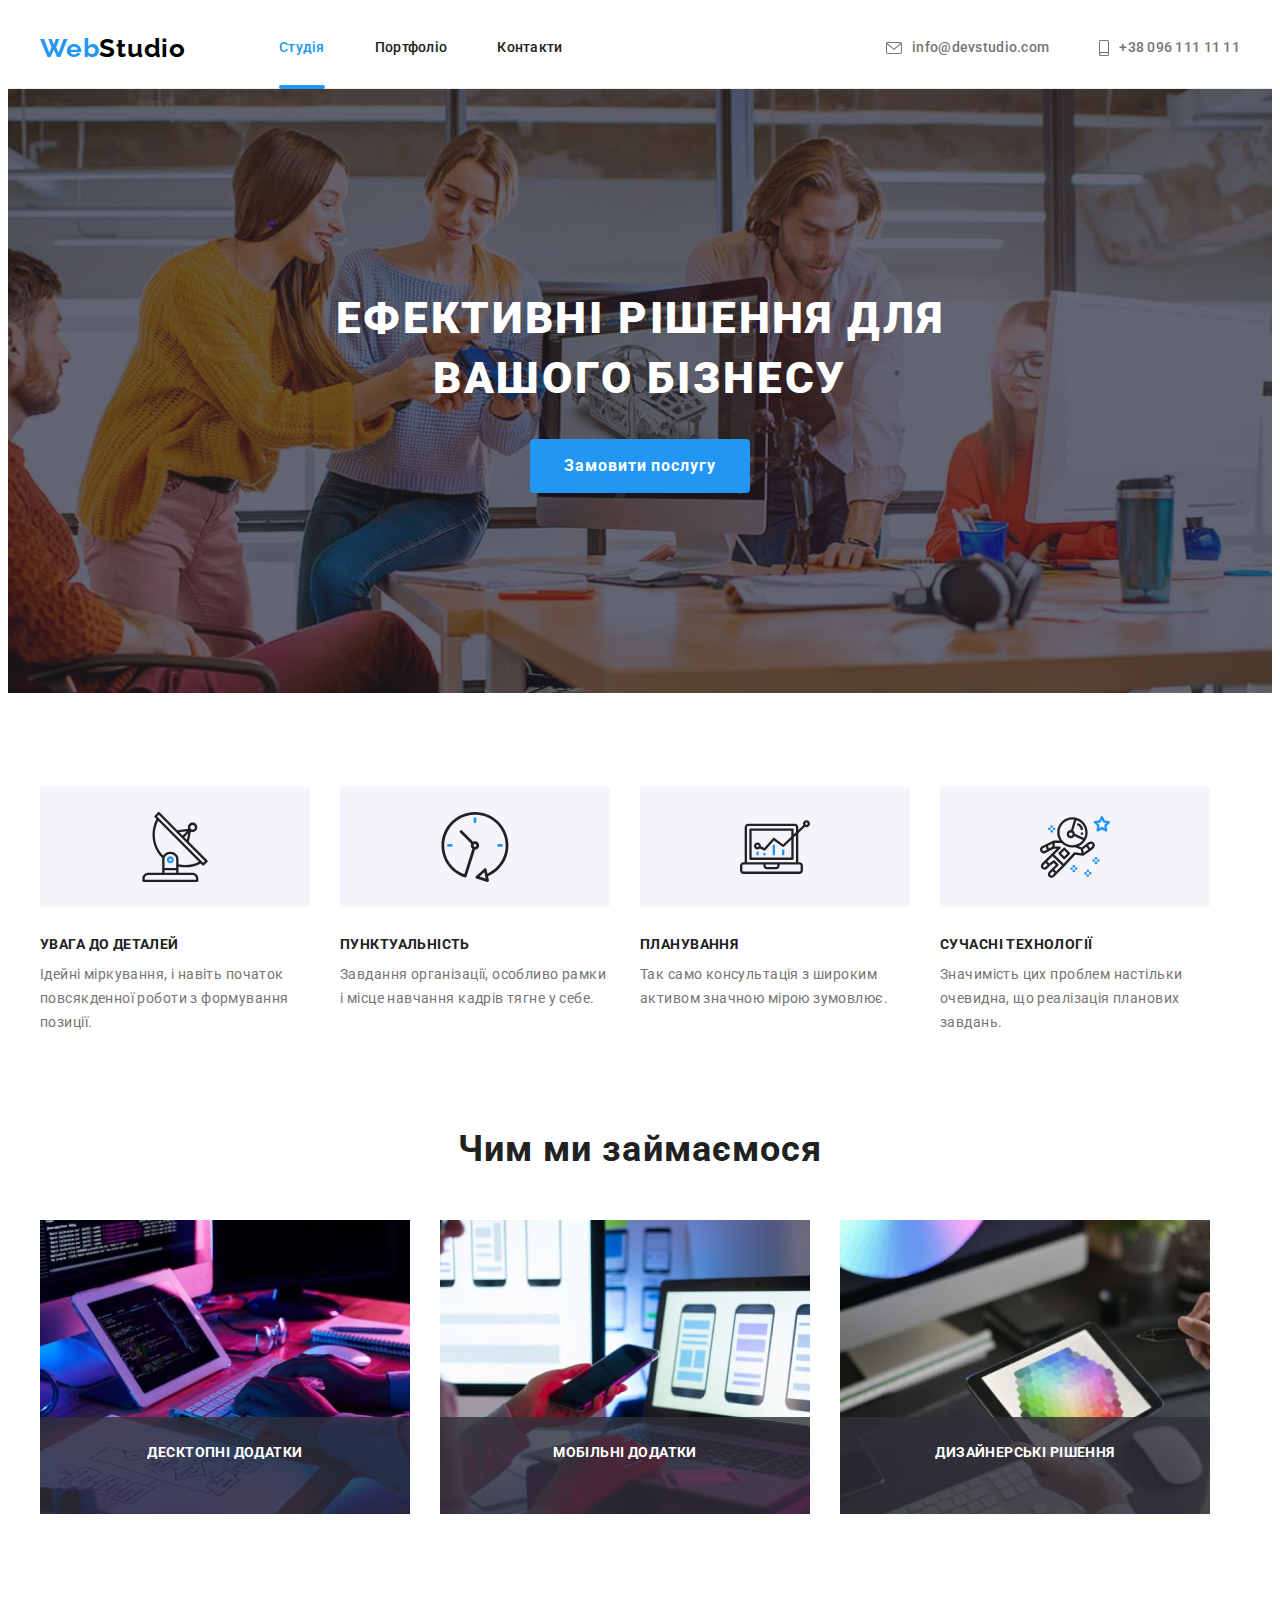
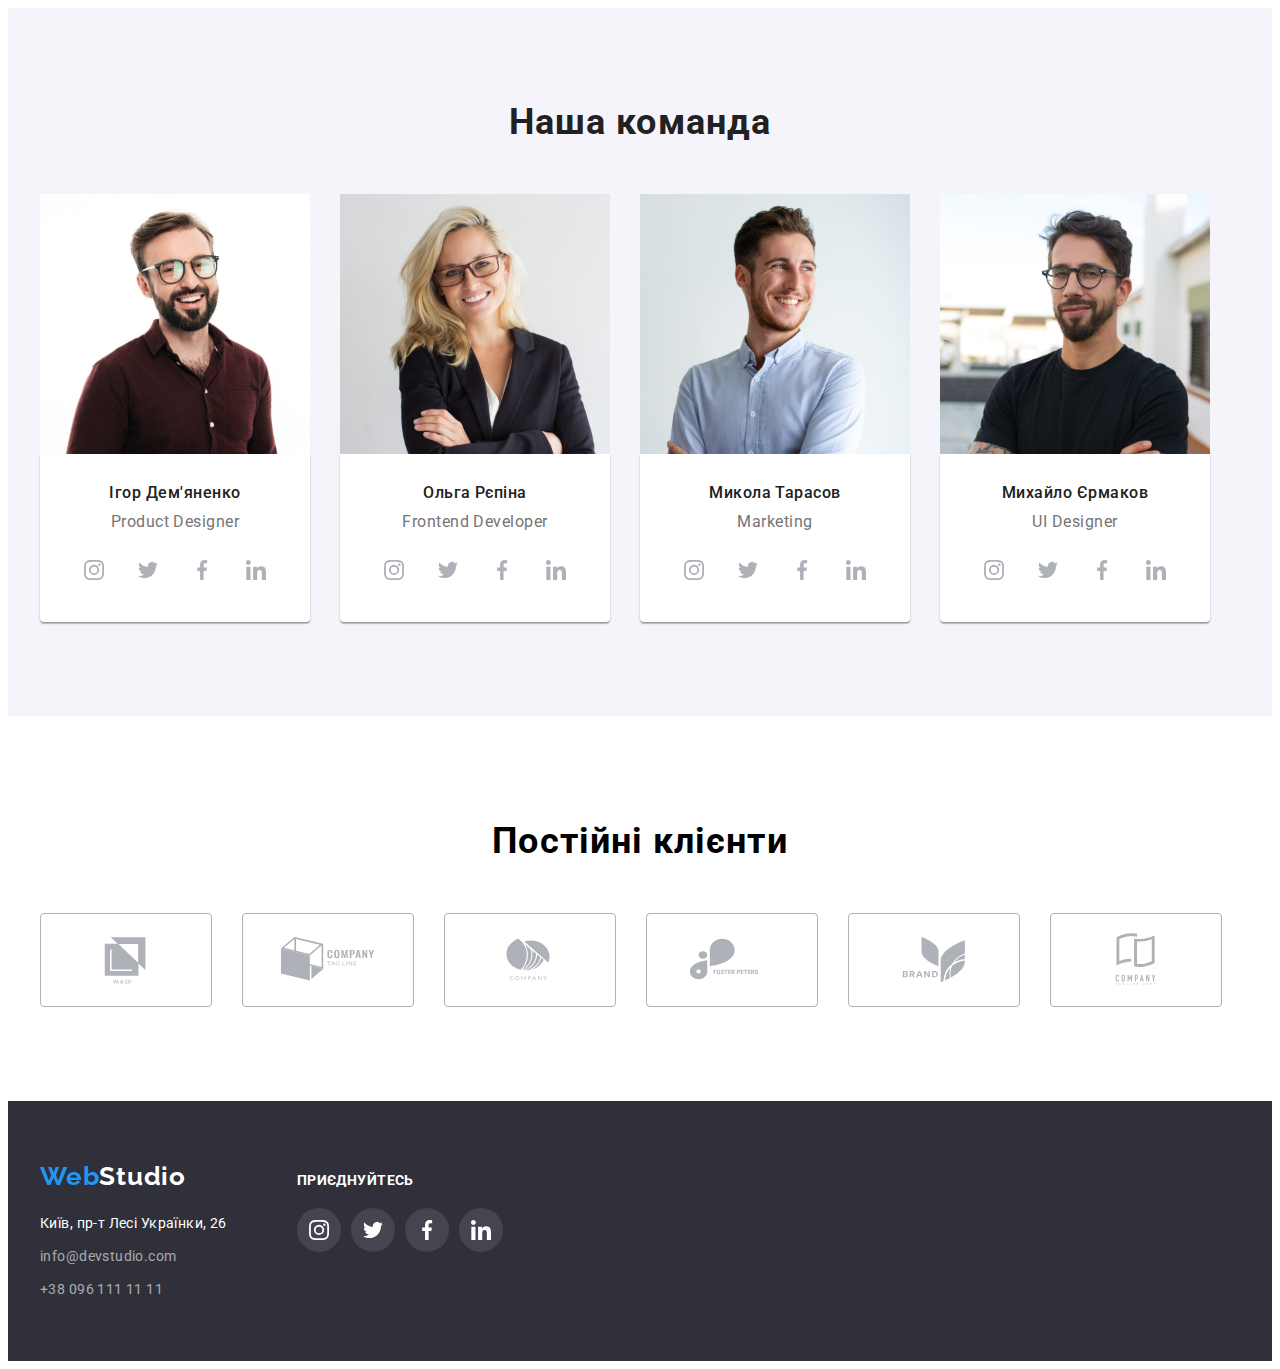
==== index.html @ ceb6773a "homework-06" ====
<!DOCTYPE html>
<html lang="uk">
  <head>
    <meta charset="UTF-8" />
    <meta http-equiv="X-UA-Compatible" content="IE=edge" />
    <meta name="viewport" content="width=device-width, initial-scale=1.0" />
    <title>Webstudio</title>
    <link rel="preconnect" href="https://fonts.googleapis.com" />
    <link rel="preconnect" href="https://fonts.gstatic.com" crossorigin />
    <link
      href="https://fonts.googleapis.com/css2?family=Raleway:wght@700&family=Roboto:wght@400;500;700;900&display=swap"
      rel="stylesheet"
    />
    <link
      rel="stylesheet"
      href="https://cdnjs.cloudflare.com/ajax/libs/modern-normalize/1.1.0/modern-normalize.min.css"
      integrity="sha512-wpPYUAdjBVSE4KJnH1VR1HeZfpl1ub8YT/NKx4PuQ5NmX2tKuGu6U/JRp5y+Y8XG2tV+wKQpNHVUX03MfMFn9Q=="
      crossorigin="anonymous"
      referrerpolicy="no-referrer"
    />
    <link rel="stylesheet" href="./css/styles.css" />
  </head>
  <body>
    <header class="header">
      <div class="container header-container">
        <nav class="header-navigation">
          <a href="./index.html" class="header-logo link"
            ><span>Web</span>Studio</a
          >
          <ul class="header-list list">
            <li class="header-item">
              <a class="header-link current link" href="./index.html">Студія</a>
            </li>
            <li class="header-item">
              <a class="header-link link" href="./portfolio.html">Портфоліо</a>
            </li>
            <li class="header-item">
              <a class="header-link link" href="#">Контакти</a>
            </li>
          </ul>
        </nav>
        <div class="header-conect">
          <div class="header-connect">
            <ul class="header-list list">
              <li class="header-item">
                <a class="header-mail link" href="mailto:info@devstudio.com">
                  <svg class="header-connect-mail" width="16px">
                    <use href="./images/symbol-defs1.svg#icon-envelope-1"></use>
                  </svg>
                  info@devstudio.com</a
                >
              </li>
              <li class="header-item">
                <a class="header-tel link" href="tel:+380961111111">
                  <svg class="header-connect-tell" width="10px">
                    <use
                      href="./images/symbol-defs1.svg#icon-smartphone-1"
                    ></use></svg
                  >+38 096 111 11 11</a
                >
              </li>
            </ul>
          </div>
        </div>
      </div>
    </header>
    <main>
      <section class="hero">
        <div class="container">
          <h1 class="hero-head">Ефективні рішення для вашого бізнесу</h1>
          <button class="hero-btn" data-modal-open type="button">
            Замовити послугу
          </button>
        </div>
      </section>
      <section class="feature">
        <div class="container">
          <h2 class="visually-hidden">Особливості</h2>
          <ul class="feature-list list">
            <li class="feature-item">
              <div class="feature-logo">
                <svg class="feature-icons" width="70">
                  <use href="./images/symbol-defs3.svg#icon-antenna"></use>
                </svg>
              </div>
              <h3 class="feature-head">УВАГА ДО ДЕТАЛЕЙ</h3>
              <p class="feature-text">
                Ідейні міркування, і навіть початок повсякденної роботи з
                формування позиції.
              </p>
            </li>
            <li class="feature-item">
              <div class="feature-logo">
                <svg class="feature-icons" width="70">
                  <use href="./images/symbol-defs3.svg#icon-clock"></use>
                </svg>
              </div>
              <h3 class="feature-head">ПУНКТУАЛЬНІСТЬ</h3>
              <p class="feature-text">
                Завдання організації, особливо рамки і місце навчання кадрів
                тягне у себе.
              </p>
            </li>
            <li class="feature-item">
              <div class="feature-logo">
                <svg class="feature-icons" width="70">
                  <use href="./images/symbol-defs3.svg#icon-diagram"></use>
                </svg>
              </div>
              <h3 class="feature-head">ПЛАНУВАННЯ</h3>
              <p class="feature-text">
                Так само консультація з широким активом значною мірою зумовлює.
              </p>
            </li>
            <li class="feature-item">
              <div class="feature-logo">
                <svg class="feature-icons" width="70">
                  <use href="./images/symbol-defs3.svg#icon-astronaut"></use>
                </svg>
              </div>
              <h3 class="feature-head">СУЧАСНІ ТЕХНОЛОГІЇ</h3>
              <p class="feature-text">
                Значимість цих проблем настільки очевидна, що реалізація
                планових завдань.
              </p>
            </li>
          </ul>
        </div>
      </section>
      <section class="ourwork">
        <div class="container">
          <h2 class="ourwork-title">Чим ми займаємося</h2>
          <ul class="ourwork-list list">
            <li class="ourwork-item">
              <a class="ourwork-link link" href="#">
                <img
                  src="./images/workplace.img.jpg"
                  alt="Розробка сайтів"
                  width="370"
                  height="294"
                />
                <p class="ourwork-text">Десктопні додатки</p>
              </a>
            </li>
            <li class="ourwork-item">
              <a class="ourwork-link link" href="#">
                <img
                  src="./images/workplace.(1).jpg"
                  alt="Графічний дизайн"
                  width="370"
                  height="294"
                />
                <p class="ourwork-text">Мобільні додатки</p>
              </a>
            </li>
            <li class="ourwork-item">
              <a class="ourwork-link link" href="#">
                <img
                  src="./images/workplace.img(2).jpg"
                  alt="Мобільні розробки"
                  width="370"
                  height="294"
                />
                <p class="ourwork-text">Дизайнерські рішення</p>
              </a>
            </li>
          </ul>
        </div>
      </section>
      <section class="team">
        <div class="container">
          <h2 class="team-title">Наша команда</h2>
          <ul class="team-list list">
            <li class="team-item">
              <img
                src="./images/teammate.img.jpg"
                alt="Ігор Дем'яненко"
                width="270"
                height="260"
              />
              <div class="content">
                <h3 class="team-head">Ігор Дем'яненко</h3>
                <p class="team-text">Product Designer</p>
                <ul class="team-soc-list list">
                  <li class="team-soc-item">
                    <a class="team-soc-link" href="">
                      <svg class="team-soc-icon" width="20">
                        <use
                          href="./images/symbol-defs.svg#icon-instagram"
                        ></use>
                      </svg>
                    </a>
                  </li>
                  <li class="team-soc-item">
                    <a class="team-soc-link" href="">
                      <svg class="team-soc-icon" width="20">
                        <use href="./images/symbol-defs.svg#icon-twitter"></use>
                      </svg>
                    </a>
                  </li>
                  <li class="team-soc-item">
                    <a class="team-soc-link" href="">
                      <svg class="team-soc-icon" width="20">
                        <use
                          href="./images/symbol-defs.svg#icon-facebook"
                        ></use>
                      </svg>
                    </a>
                  </li>
                  <li class="team-soc-item">
                    <a class="team-soc-link" href="">
                      <svg class="team-soc-icon" width="20">
                        <use
                          href="./images/symbol-defs.svg#icon-linkedin"
                        ></use>
                      </svg>
                    </a>
                  </li>
                </ul>
              </div>
            </li>
            <li class="team-item">
              <img
                src="./images/teammate.img(1).jpg"
                alt="Ольга Рєпіна"
                width="270"
                height="260"
              />
              <div class="content">
                <h3 class="team-head">Ольга Рєпіна</h3>
                <p class="team-text">Frontend Developer</p>
                <ul class="team-soc-list list">
                  <li class="team-soc-item">
                    <a class="team-soc-link" href="">
                      <svg class="team-soc-icon" width="20">
                        <use
                          href="./images/symbol-defs.svg#icon-instagram"
                        ></use>
                      </svg>
                    </a>
                  </li>
                  <li class="team-soc-item">
                    <a class="team-soc-link" href="">
                      <svg class="team-soc-icon" width="20">
                        <use href="./images/symbol-defs.svg#icon-twitter"></use>
                      </svg>
                    </a>
                  </li>
                  <li class="team-soc-item">
                    <a class="team-soc-link" href="">
                      <svg class="team-soc-icon" width="20">
                        <use
                          href="./images/symbol-defs.svg#icon-facebook"
                        ></use>
                      </svg>
                    </a>
                  </li>
                  <li class="team-soc-item">
                    <a class="team-soc-link" href="">
                      <svg class="team-soc-icon" width="20">
                        <use
                          href="./images/symbol-defs.svg#icon-linkedin"
                        ></use>
                      </svg>
                    </a>
                  </li>
                </ul>
              </div>
            </li>
            <li class="team-item">
              <img
                src="./images/teammate.img(2).jpg"
                alt="Микола Тарасов"
                width="270"
                height="260"
              />
              <div class="content">
                <h3 class="team-head">Микола Тарасов</h3>
                <p class="team-text">Marketing</p>
                <ul class="team-soc-list list">
                  <li class="team-soc-item">
                    <a class="team-soc-link" href="">
                      <svg class="team-soc-icon" width="20">
                        <use
                          href="./images/symbol-defs.svg#icon-instagram"
                        ></use>
                      </svg>
                    </a>
                  </li>
                  <li class="team-soc-item">
                    <a class="team-soc-link" href="">
                      <svg class="team-soc-icon" width="20">
                        <use href="./images/symbol-defs.svg#icon-twitter"></use>
                      </svg>
                    </a>
                  </li>
                  <li class="team-soc-item">
                    <a class="team-soc-link" href="">
                      <svg class="team-soc-icon" width="20">
                        <use
                          href="./images/symbol-defs.svg#icon-facebook"
                        ></use>
                      </svg>
                    </a>
                  </li>
                  <li class="team-soc-item">
                    <a class="team-soc-link" href="">
                      <svg class="team-soc-icon" width="20">
                        <use
                          href="./images/symbol-defs.svg#icon-linkedin"
                        ></use>
                      </svg>
                    </a>
                  </li>
                </ul>
              </div>
            </li>
            <li class="team-item">
              <img
                src="./images/teammate.img(3).jpg"
                alt="Михайло Єрмаков"
                width="270"
                height="260"
              />
              <div class="content">
                <h3 class="team-head">Михайло Єрмаков</h3>
                <p class="team-text">UI Designer</p>
                <ul class="team-soc-list list">
                  <li class="team-soc-item">
                    <a class="team-soc-link" href="">
                      <svg class="team-soc-icon" width="20">
                        <use
                          href="./images/symbol-defs.svg#icon-instagram"
                        ></use>
                      </svg>
                    </a>
                  </li>
                  <li class="team-soc-item">
                    <a class="team-soc-link" href="">
                      <svg class="team-soc-icon" width="20">
                        <use href="./images/symbol-defs.svg#icon-twitter"></use>
                      </svg>
                    </a>
                  </li>
                  <li class="team-soc-item">
                    <a class="team-soc-link" href="">
                      <svg class="team-soc-icon" width="20">
                        <use
                          href="./images/symbol-defs.svg#icon-facebook"
                        ></use>
                      </svg>
                    </a>
                  </li>
                  <li class="team-soc-item">
                    <a class="team-soc-link" href="">
                      <svg class="team-soc-icon" width="20">
                        <use
                          href="./images/symbol-defs.svg#icon-linkedin"
                        ></use>
                      </svg>
                    </a>
                  </li>
                </ul>
              </div>
            </li>
          </ul>
        </div>
      </section>
      <section class="customers">
        <div class="container">
          <p class="customers-title">Постійні клієнти</p>
          <ul class="customers-list list">
            <li class="customers-item">
              <a class="customers-logo link" href="#">
                <svg class="customers-icon" width="106">
                  <use href="./images/symbol-defs2.svg#icon-logo-yaco"></use>
                </svg>
              </a>
            </li>
            <li class="customers-item">
              <a class="customers-logo link" href="#">
                <svg class="customers-icon" width="106">
                  <use href="./images/symbol-defs2.svg#icon-logo-tagline"></use>
                </svg>
              </a>
            </li>
            <li class="customers-item">
              <a class="customers-logo link" href="#">
                <svg class="customers-icon" width="106">
                  <use href="./images/symbol-defs2.svg#icon-logo-company"></use>
                </svg>
              </a>
            </li>
            <li class="customers-item">
              <a class="customers-logo link" href="#">
                <svg class="customers-icon" width="106">
                  <use href="./images/symbol-defs2.svg#icon-logo-foster"></use>
                </svg>
              </a>
            </li>
            <li class="customers-item">
              <a class="customers-logo link" href="#">
                <svg class="customers-icon" width="106">
                  <use href="./images/symbol-defs2.svg#icon-logo-brand"></use>
                </svg>
              </a>
            </li>
            <li class="customers-item">
              <a class="customers-logo link" href="#">
                <svg class="customers-icon" width="106">
                  <use
                    href="./images/symbol-defs2.svg#icon-logo-tagline2"
                  ></use>
                </svg>
              </a>
            </li>
          </ul>
        </div>
      </section>
    </main>
    <footer class="footer">
      <div class="container">
        <div class="footer-conteiner">
          <div class="address-conteiner">
            <a class="footer-logo link" href="./index.html"
              ><span>Web</span>Studio</a
            >
            <address class="footer-address">
              <ul class="footer-address-list list">
                <li class="footer-address-item">
                  <a
                    class="footer-address-link link"
                    href="https://goo.gl/maps/1nBTiafdf9iEs9uG9"
                    target="_blank"
                    rel="noreferrer noopener nofollow"
                  >
                    Київ, пр-т Лесі Українки, 26
                  </a>
                </li>
                <li class="footer-address-item">
                  <a
                    class="footer-address-contact link"
                    href="mailto:info@devstudio.com"
                    >info@devstudio.com</a
                  >
                </li>
                <li class="footer-address-item">
                  <a
                    class="footer-address-contact link"
                    href="tel:+380961111111"
                    >+38 096 111 11 11</a
                  >
                </li>
              </ul>
            </address>
          </div>
          <div class="footer-soc">
            <p class="footer-text">приєднуйтесь</p>
            <ul class="footer-soc-list list">
              <li class="footer-soc-item">
                <a class="footer-soc-link" href="">
                  <svg class="footer-soc-icon" width="20">
                    <use href="./images/symbol-defs.svg#icon-instagram"></use>
                  </svg>
                </a>
              </li>
              <li class="footer-soc-item">
                <a class="footer-soc-link" href="">
                  <svg class="footer-soc-icon" width="20">
                    <use href="./images/symbol-defs.svg#icon-twitter"></use>
                  </svg>
                </a>
              </li>
              <li class="footer-soc-item">
                <a class="footer-soc-link" href="">
                  <svg class="footer-soc-icon" width="20">
                    <use href="./images/symbol-defs.svg#icon-facebook"></use>
                  </svg>
                </a>
              </li>
              <li class="footer-soc-item">
                <a class="footer-soc-link" href="">
                  <svg class="footer-soc-icon" width="20">
                    <use href="./images/symbol-defs.svg#icon-linkedin"></use>
                  </svg>
                </a>
              </li>
            </ul>
          </div>
        </div>
      </div>
    </footer>
    <div class="backdrop is-hidden" data-modal>
      <div class="modal">
        <button type="button" class="model-btn" data-modal-close>
          <svg class="model-close-icon" width="18">
            <use href="./images/symbol-defs.svg#icon-close"></use>
          </svg>
        </button>
      </div>
    </div>
    <script src="./js/modal.js"></script>
  </body>
</html>
---- css/styles.css ----
:root {
--main-color: #FFFFFF;
--border-header-line: #ECECEC;
--second-main-color: #2196F3;
--title-main-color: #212121;
--main-text-color: #757575;
--logo-color: #000000;
--background-color: #2F303A;
--background-second-color: #F5F5F5;
--background-third-color: #F5F4FA;
--text-footer-color: rgba(255, 255, 255, 0.6); 
--tipical-lh: 1.19;
--secondtipical-lh: 1.14;
--main-font: 'Roboto', sans-serif;     
}

p, h1, h2, h3, h4, h5, h6{
    margin: 0; 
}

ul,ol {
    margin: 0;
    padding-left: 0;
}

img {
    display:block;
}

address {
    font-style: normal;
}

body {
    font-family: var(--main-font);
}

.list {
    list-style: none;
}

.link {
    text-decoration: none;
}

.container {
    width: 1200px;
    padding-left: 15px;
    padding-right: 15px;
    margin: 0 auto;
}

.visually-hidden {
    position: absolute;
    white-space: nowrap;
    width: 1px;
    height: 1px;
    overflow: hidden;
    border: 0;
    padding: 0;
    clip: rect(0 0 0 0);
    clip-path: inset(50%);
    margin: -1px;
  }

/*----------------header-----------------*/

.header {
background-color: var(--main-color);
border-bottom: 1px solid var(--border-header-line);
}
.header-logo span {
font-family: 'Raleway', sans-serif;
font-weight: 700;
font-size: 26px;
line-height: var(--tipical-lh);
letter-spacing: 0.03em;
color: var(--second-main-color);
}

.header-logo {
font-family: 'Raleway', sans-serif;
font-weight: 700;
font-size: 26px;
line-height: var(--tipical-lh);
letter-spacing: 0.03em;
color: var(--logo-color);    
}

.header-logo {
margin-right: 93px;
display: block;
}


.header-item .header-link.current{
    color: var(--second-main-color);
}

.header-link {
font-weight: 500;
font-size: 14px;
line-height: var(--secondtipical-lh);
letter-spacing: 0.02em;
color: var(--title-main-color);
padding-top: 32px;
padding-bottom: 32px;
display: block;
position: relative;
transition: color 250ms cubic-bezier(0.4, 0, 0.2, 1);
}

.header-link.current.link::after {
    position: absolute;
    left: 0;
    bottom: 0;
    content: '';
    display: block;
    width: 100%;
    height: 4px;
    border-radius: 2px;
    margin-bottom: -1px;
    background-color: var(--second-main-color);
}

.header-mail {
font-weight: 500;
font-size: 14px;
line-height: var(--secondtipical-lh);
letter-spacing: 0.02em;
color: var(--main-text-color);
padding-top: 32px;
padding-bottom: 32px;
display: flex;
align-items: center;
transition: color 250ms cubic-bezier(0.4, 0, 0.2, 1);
}

.header-tel {
font-weight: 500;
font-size: 14px;
line-height: var(--secondtipical-lh);
letter-spacing: 0.02em;
color: var(--main-text-color);
padding-top: 32px;
padding-bottom: 32px;
display: flex;
align-items: center;
transition: color 250ms cubic-bezier(0.4, 0, 0.2, 1);
}
.header-link:hover,
.header-link:focus,
.header-tel:hover,
.header-tel:focus,
.header-mail:hover,
.header-mail:focus {
    color: var(--second-main-color);
}
.header-list {
    display: flex;
    align-items: center;
    gap: 50px;
}

.header-navigation {
    display: flex;
    align-items: center;
}

.header-container {
    display: flex;
    align-items: center;
}

.header-conect {
    display: flex;
    margin-left: auto;

}

.header-connect {
    margin-left: auto;
    display: flex;
    gap: 30px;
    align-items: center;
}


.header-connect-mail {
    fill: currentColor;
    margin-right: 10px;
    width: 16px;
    height: 12px;
}

.header-connect-tell {
    fill: currentColor;
    margin-right: 10px;
    width: 10px;
    height: 16px;
}





/*----------------hero-----------------*/
.hero {
background-color: #c4c4c4;
max-width: 1600px;
padding-top: 200px;
padding-bottom: 200px;
text-align: center;
background-image: linear-gradient(rgba(47, 48, 58, 0.4), rgba(47, 48, 58, 0.4)), url(../images/background.jpg);
background-repeat: no-repeat;
background-position: center;
background-size: cover;
margin: auto;
}


.hero-head {
font-weight: 900;
font-size: 44px;
line-height: 1.36;
letter-spacing: 0.06em;
text-transform: uppercase;
color: var(--main-color);
max-width: 696px;
margin: 0 auto;
}
.hero-btn {
background-color: var(--second-main-color);
font-family: inherit;
font-weight: 700;
font-size: 16px;
line-height: 1.88;
letter-spacing: 0.06em;
cursor: pointer;
color: var(--main-color);
border-color: transparent;
border-radius: 4px;
padding-top: 10px;
padding-right: 32px;
padding-bottom: 10px;
padding-left: 32px;
margin-top: 30px;
transition: background-color 250ms cubic-bezier(0.4, 0, 0.2, 1);
}


.hero-btn:hover,
.hero-btn:focus {
    background-color: #188ce8;
}
/*----------------feature-----------------*/

.feature {
background-color: var(--main-color);
padding-top: 94px;
padding-bottom: 47px;
}
.feature-list {
display: flex;
gap: 30px;
}
.feature-item {
}
.feature-head {
font-weight: 700;
font-size: 14px;
line-height: var(--secondtipical-lh);
letter-spacing: 0.03em;
text-transform: uppercase;
color: var(--title-main-color);
margin-bottom: 10px;
width: 270px;
height: 16px;
}
.feature-text {
font-size: 14px;
line-height: 1.71;
letter-spacing: 0.03em;
color: var(--main-text-color);
width: 270px;
height: 72px;
}

.feature-logo {
    display: flex;
    justify-content: center;
    flex-direction: column;
    align-items: center;
    height: 120px;
    margin-bottom: 30px;
    background: var(--background-third-color);
    border-radius: 4px;
}

.feature-icons{
    height: 70px;
}

/*----------------ourwork-----------------*/

.ourwork {
background-color: var(--main-color);
padding-top: 47px;
padding-bottom: 94px;
}
.ourwork-title {
font-weight: 700;
font-size: 36px;
line-height: 1.16;
text-align: center;
letter-spacing: 0.03em;
margin-bottom: 50px;
color: var(--title-main-color);
}

.ourwork-list {
display: flex;
gap: 30px; 
}
.ourwork-link {
    position: relative;
    display: block;
    line-height: 0;
}

.ourwork-text {
    position: absolute;
    bottom: 0;
    right: 0;
    width: 370px;
    height: 70px;
    padding-top: 27px;
    font-weight: 700;
    font-size: 14px;
    line-height: 16px;
    text-align: center;
    letter-spacing: 0.03em;
    text-transform: uppercase;
    background: rgba(47, 48, 58, 0.8);
    color: #ffffff;
}

/*----------------team-----------------*/

.team {
background-color: var(--background-third-color);
padding-top: 94px;
padding-bottom: 94px;
}
.team-title {
font-weight: 700;
font-size: 36px;
line-height: 1.16;
text-align: center;
letter-spacing: 0.03em;
color: var(--title-main-color);
margin-bottom: 50px; 
}
.team-list { 
    display: flex;
    gap: 30px;
}
.team-item {
    background-color: var(--main-color);
}
.team-head {
font-weight: 500;
font-size: 16px;
line-height: 1.18;
text-align: center;
letter-spacing: 0.03em;
color: var(--title-main-color);
margin-bottom: 10px;

}
.team-text {
font-size: 16px;
line-height: 1.18;
text-align: center;
letter-spacing: 0.03em;
color: var(--main-text-color);
}

.content {
    padding-top: 30px;
    padding-bottom: 30px;
    box-shadow: 0px 1px 3px rgba(0, 0, 0, 0.12), 0px 1px 1px rgba(0, 0, 0, 0.14), 0px 2px 1px rgba(0, 0, 0, 0.2);
border-radius: 0px 0px 4px 4px;
}

.team-soc-list {
    display: flex;
    justify-content: center;
    margin-top: 16px;
    gap: 10px;

}

.team-soc-link {
    width: 44px;
    height: 44px;
    border-radius: 50%;
    background-color: var(--main-color);
    display: flex;
    align-items: center;
    justify-content: center;
    transition: background-color 250ms cubic-bezier(0.4, 0, 0.2, 1);
}

.team-soc-icon {
    fill: #AFB1B8;
    width: 20px;
    height: 20px;
    transition: fill 250ms cubic-bezier(0.4, 0, 0.2, 1);
}

.team-soc-link:hover,
.team-soc-link:focus {
    background-color:var(--second-main-color);
}

.team-soc-link:hover .team-soc-icon, 
.team-soc-link:focus .team-soc-icon {
    fill: #FFFFFF;
}
/*----------------customers-----------------*/
.customers {
    padding: 0;
    padding-top: 105px;
    padding-bottom: 94px;
}

.container {
    width: 1200px;
    padding-left: 15px;
    padding-right: 15px;
    margin: 0 auto;
}

.customers-title {
    font-family: 'Roboto';
    font-style: normal;
    font-weight: 700;
    font-size: 36px;
    line-height: 1.16;
    text-align: center;
    letter-spacing: 0.03em;
    color: var(--primary-color);
    margin-bottom: 50px;
}

.customers-list {
    display: flex;
    flex-direction: row;
    align-items: center;
    gap: 30px;
}

.customers-logo {
    width: 170px;
    height: 92px;
    border: 1px solid #AFB1B8;
    border-radius: 4px;
    display: flex;
    align-items: center;
    justify-content: center;
    color:#AFB1B8;
    transition: color 250ms cubic-bezier(0.4, 0, 0.2, 1), border-color 250ms cubic-bezier(0.4, 0, 0.2, 1);
}

.customers-icon {
    fill: currentColor;
    height: 60px;
}

.customers-logo:hover,
.customers-logo:focus {
    color:var(--second-main-color);
    border-color: var(--second-main-color);
}
/*----------------footer-----------------*/

.footer {
background-color: var(--background-color);
padding-top: 60px;
padding-bottom: 60px;
}
.footer-logo span {
font-family: 'Raleway', sans-serif;
font-weight: 700;
font-size: 26px;
line-height: var(--tipical-lh);
letter-spacing: 0.03em;
color: var(--second-main-color);
}

.footer-logo{
font-family: 'Raleway', sans-serif;
font-weight: 700;
font-size: 26px;
line-height: var(--tipical-lh);
letter-spacing: 0.03em;
color: var(--main-color); 
}
.footer-address {
font-style: normal;
margin-top: 20px;
}
.footer-address-list {
}
.footer-address-item:not(:last-child) {
    margin-bottom: 9px;
}
.footer-address-link {
font-size: 14px;
line-height: 1.71;
letter-spacing: 0.03em;
color: var(--main-color);
transition: color 250ms cubic-bezier(0.4, 0, 0.2, 1);
}
.footer-address-contact {
font-size: 14px;
line-height: 1.71;
letter-spacing: 0.03em;
color: var(--text-footer-color);
transition: color 250ms cubic-bezier(0.4, 0, 0.2, 1);
}

.footer-address-link:hover,
.footer-address-link:focus,
.footer-address-contact:hover,
.footer-address-contact:focus {
    color: var(--second-main-color);
}

.footer-text{
font-family: 'Roboto';
font-style: normal;
font-weight: 700;
font-size: 14px;
line-height: 16px;
letter-spacing: 0.03em;
text-transform: uppercase;
color: #FFFFFF;
margin-bottom: 20px;
}

.footer-soc{
    margin-left: 70px;
}

.footer-soc-list {
    display: flex;
    gap: 10px;
}

.footer-soc-item {
    display: flex;
    justify-content: center;
    gap: 10px;
}

.footer-soc-link {
    width: 44px;
    height: 44px;
    border-radius: 50%;
    background-color: rgba(255, 255, 255, 0.1);
    display: flex;
    align-items: center;
    justify-content: center;
    outline: none;
    transition: background-color 250ms cubic-bezier(0.4, 0, 0.2, 1);
}

.footer-conteiner {
    display: flex;
    align-items: baseline;
    
}

.footer-soc-icon {
    fill:var(--main-color);
    width: 20px;
    height: 20px;
}

.footer-soc-link:hover,
.footer-soc-link:focus {
    background-color:var(--second-main-color);
}

.backdrop {
    position: fixed;
    top: 0;
    width: 100%;
    height: 100%;
    background-color: rgba(0, 0, 0, 0.2);
    transition: opacity 250ms cubic-bezier(0.4, 0, 0.2, 1), visibility 250ms cubic-bezier(0.4, 0, 0.2, 1);
   
}

.modal{
    width: 528px;
    min-height: 581px;
    background-color: #FFFFFF;
    position: absolute;
    top: 50%;
    left: 50%;
    transform: translate(-50%, -50%);
}

.model-btn{
    width: 30px;
    height: 30px;
    border: 1px solid #0000001A;
    border-radius: 50%;
    background-color: transparent;
    position: absolute;
    right: 8px;
    top: 8px;
    display: flex;
    align-items: center;
    justify-content: center;
    padding: 0;
    cursor: pointer;
}

.model-close-icon{
    height: 18px;
}

.is-hidden {
    opacity: 0;
    visibility: hidden;
    pointer-events: none;
}
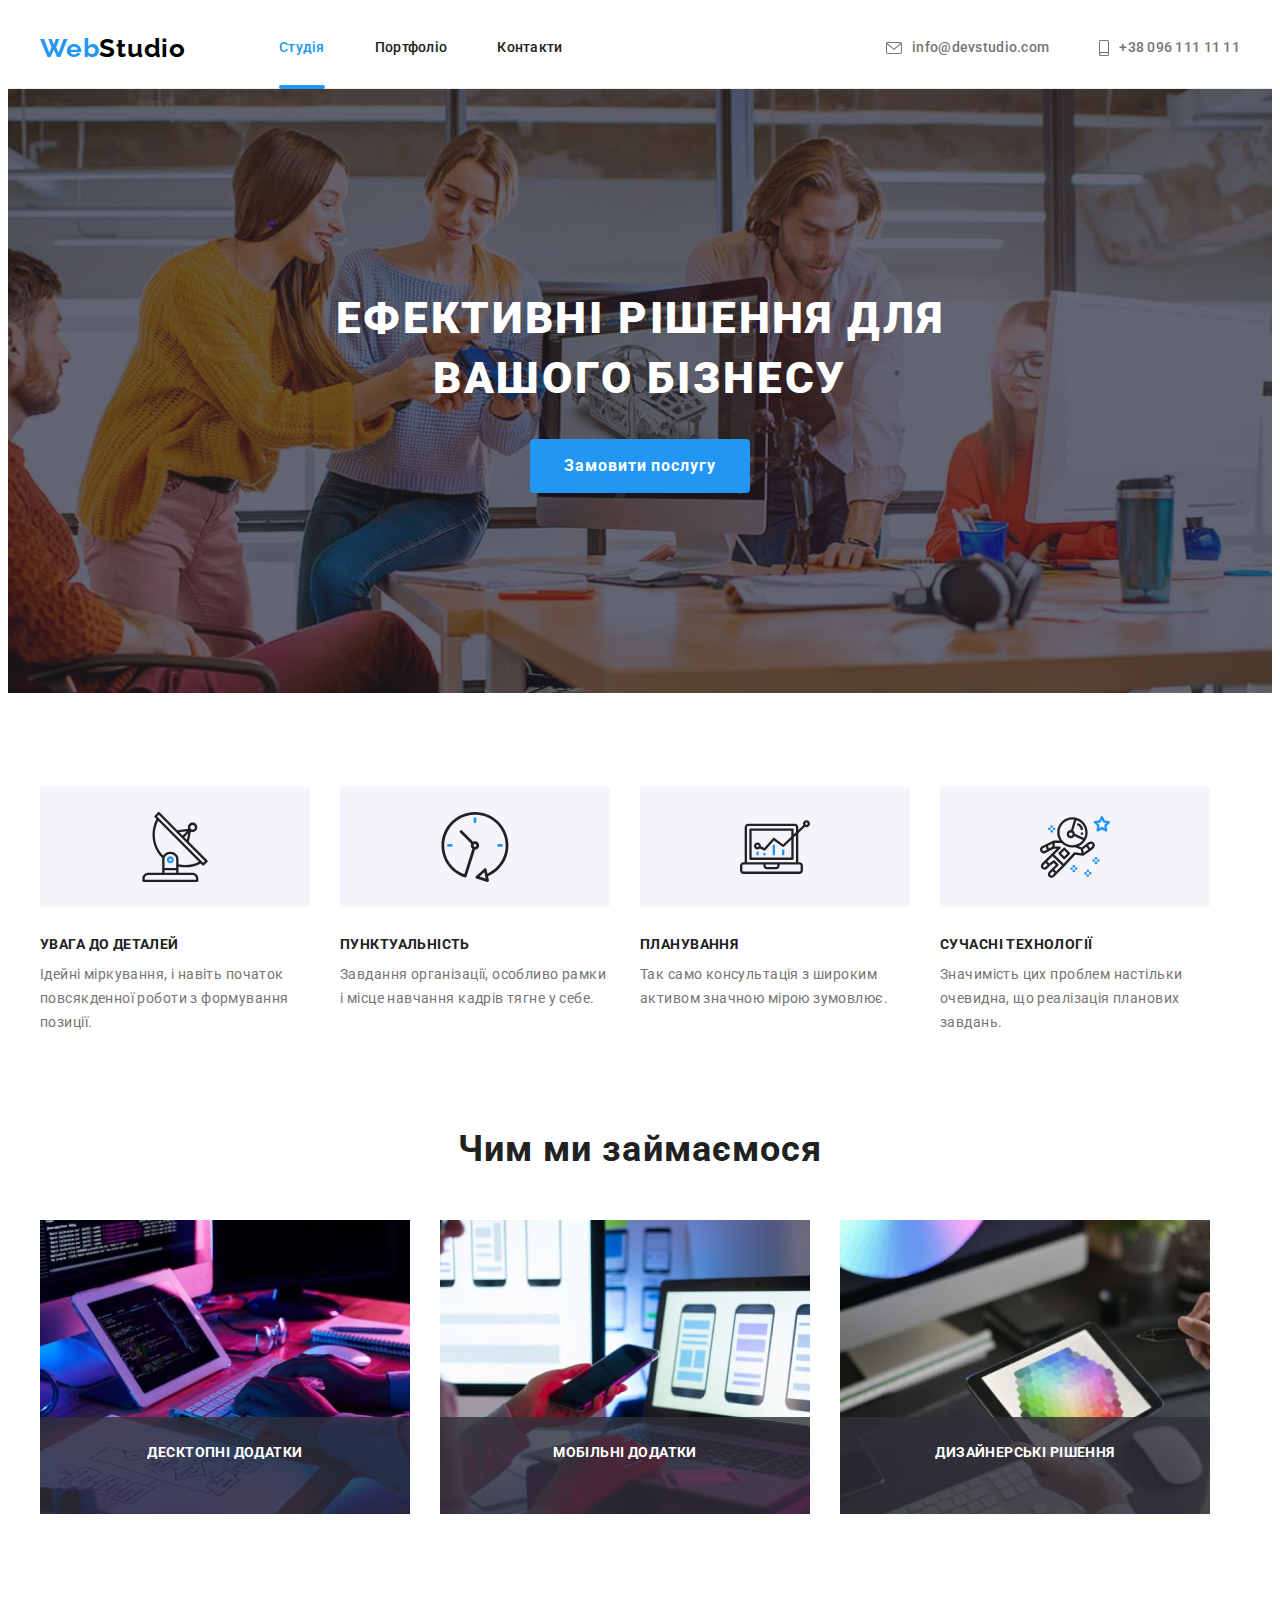
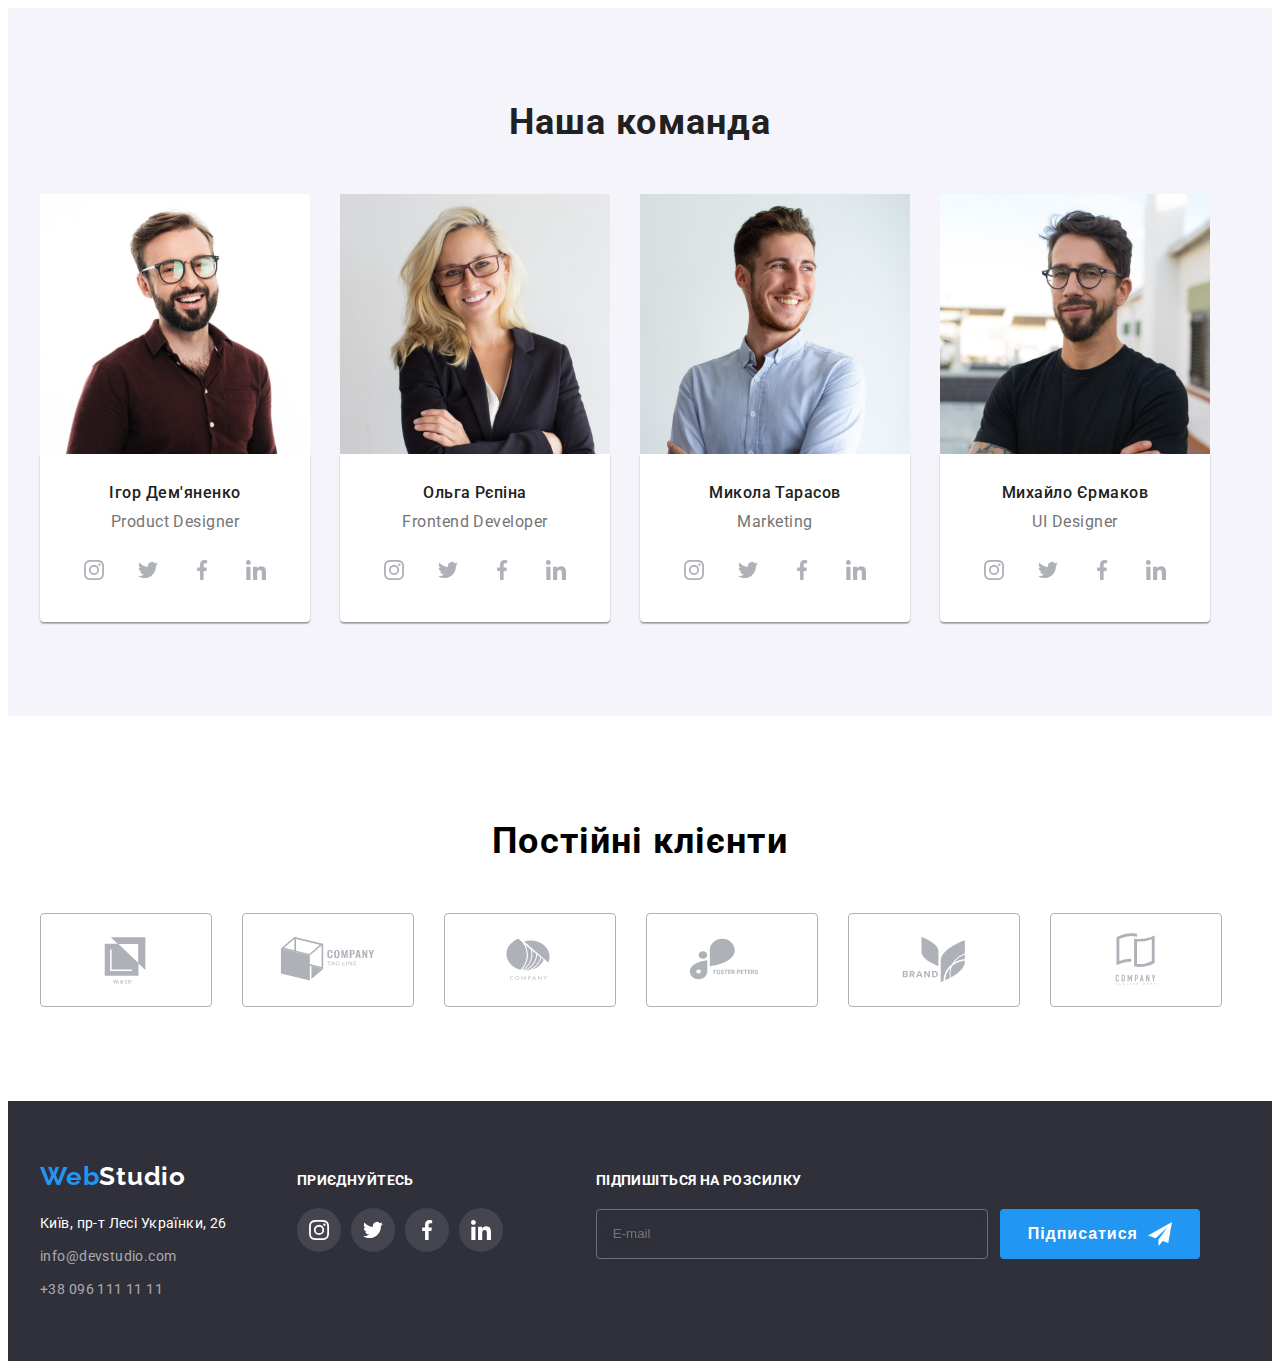
==== commit 5ddb1bc5: "1" ====
--- a/index.html
+++ b/index.html
@@ -487,6 +487,27 @@
               </li>
             </ul>
           </div>
+          <div class="footer-email">
+            <form>
+              <label class="followus">Підпишіться на розсилку</label>
+              <div class="btn-icon">
+                <input
+                  type="email"
+                  class="input-email"
+                  name="email"
+                  placeholder="E-mail"
+                />
+                <button type="submit" class="subscribe">
+                  Підписатися
+                  <svg class="btn-send" width="24">
+                    <use
+                      href="./images/symbol-defssub.svg#icon-icon-send"
+                    ></use>
+                  </svg>
+                </button>
+              </div>
+            </form>
+          </div>
         </div>
       </div>
     </footer>
@@ -497,6 +518,54 @@
             <use href="./images/symbol-defs.svg#icon-close"></use>
           </svg>
         </button>
+        <p class="form-title">Залиште свої дані, ми вам передзвонимо</p>
+        <form class="model-form">
+          <div class="form-field">
+            <label for="name" class="form-label">Ім'я</label>
+            <input type="text" class="form-input" name="user-text" id="name" />
+            <svg class="icon-form" width="18">
+              <use href="./images/symbol-defs4.svg#icon-person-black"></use>
+            </svg>
+          </div>
+          <div class="form-field">
+            <label for="name" class="form-label">Телефон</label>
+            <input type="tel" class="form-input" name="tel" id="name" />
+            <svg class="icon-form" width="18">
+              <use href="./images/symbol-defs4.svg#icon-phone-black"></use>
+            </svg>
+          </div>
+          <div class="form-field">
+            <label for="name" class="form-label">Пошта</label>
+            <input type="email" class="form-input" name="email" id="name" />
+            <svg class="icon-form" width="18">
+              <use href="./images/symbol-defs4.svg#icon-email-black"></use>
+            </svg>
+          </div>
+          <div class="form-comment">
+            <label for="comment" class="commentar">Коментар</label>
+            <textarea
+              class="form-area"
+              name="comment"
+              id="comment"
+              placeholder="Введіть текст"
+            ></textarea>
+          </div>
+          <div class="form-checkbox">
+              <input
+                type="checkbox"
+                class="input-checkbox"
+                name="privacy"
+                value="true"
+                id="privacy"
+              />
+              <label for="privacy" class="label-check"></label>
+              <span class="icon-checkbox"></span>
+              Погоджуюся з розсилкою та приймаю
+              <a class="policy" href="#">Умови договору</a>
+            </label>
+          </div>
+          <button class="form-btn" type="submit">Відправити</button>
+        </form>
       </div>
     </div>
     <script src="./js/modal.js"></script>
--- a/css/styles.css
+++ b/css/styles.css
@@ -594,6 +594,71 @@
     background-color:var(--second-main-color);
 }
 
+.footer-email {
+    margin-left: 93px;
+    display: flex;
+    flex-wrap: wrap;
+}
+
+.followus {
+    display: flex;
+    margin-bottom: 20px;
+    font-weight: 700;
+    font-size: 14px;
+    line-height: var(--secondtipical-lh);
+    letter-spacing: 0.03em;
+    text-transform: uppercase;
+    color:var(--main-color);
+}
+
+.btn-icon {
+    display: flex;
+    gap: 12px;
+}
+
+.input-email {
+    padding: 15px 16px;
+    width: 358px;
+    background-color: inherit;
+    outline: transparent;
+    border-radius: 4px;
+    border: 1px solid rgba(255, 255, 255, 0.3);
+    filter: drop-shadow(0px 4px 4px rgba(0, 0, 0, 0.15));
+    color:var(--main-color);
+}
+
+.subscribe {
+    gap: 10px;
+    display: flex;
+    align-items: center;
+    justify-content: center;
+    border: none;
+    min-width: 200px;
+    height: 50px;
+    font-weight: 700;
+    font-size: 16px;
+    line-height: 1.88;
+    text-align: center;
+    letter-spacing: 0.06em;
+    background-color:var(--second-main-color);
+    border-radius: 4px;
+    color: #ffffff;
+    transition-property: background-color, fill;
+    transition-duration: 250ms;
+    transition-timing-function: cubic-bezier(0.4, 0, 0.2, 1);
+    cursor: pointer;
+}
+
+.subscribe:hover {
+    background-color: #188ce8;
+    box-shadow: 0px 4px 4px rgb(0 0 0 / 15%);
+}
+
+.btn-send {
+    fill:var(--main-color);
+    height: 24px;
+}
+
 .backdrop {
     position: fixed;
     top: 0;
@@ -632,10 +697,202 @@
 
 .model-close-icon{
     height: 18px;
+    fill:currentColor
+}
+
+.model-close-icon:hover {
+    fill: #2196F3;
+    transition:250ms cubic-bezier(0.4, 0, 0.2, 1);
 }
 
 .is-hidden {
     opacity: 0;
     visibility: hidden;
     pointer-events: none;
-}+}
+
+.form-title {
+    font-weight: 700;
+    font-size: 20px;
+    line-height: 1.15;
+    text-align: center;
+    letter-spacing: 0.03em;
+    color: #212121;
+    margin-top: 40px;
+    justify-content: center;
+}
+
+.model-form{
+    padding: 40px;
+}
+
+.form-field {
+    position: relative;
+    margin-bottom: 28px;
+}
+
+.form-input {
+    width: 100%;
+    padding: 11px;
+    padding-left: 42px;
+    font: inherit;
+    outline: transparent;
+    border: 1px solid rgba(33, 33, 33, 0.2);
+    border-radius: 4px;
+    transition-property: background-color, fill;
+    transition-duration: 250ms;
+    transition: cubic-bezier(0.4, 0, 0.2, 1);
+}
+
+.form-input:focus{
+    border: 1px solid var(--second-main-color);
+}
+
+.form-input:focus + .icon-form {
+    fill:var(--second-main-color);
+}
+
+
+.form-label {
+    position: absolute;
+    font-size: 12px;
+    line-height: 1.16;
+    letter-spacing: 0.01em;
+    color: var(--main-text-color);
+    top: -50%;
+    left: 0;
+    transform: translateY(20%);
+}
+
+.icon-form {
+    position: absolute;
+    height: 18px;
+    top: 50%;
+    left: 12px;
+    display: inline-block;
+    transform: translateY(-50%);
+    transition: cubic-bezier(0.4, 0, 0.2, 1);
+}
+
+.form-comment{
+    position: relative;
+}
+
+.commentar {
+    position: absolute;
+    font-size: 12px;
+    line-height: 1.16;
+    letter-spacing: 0.01em;
+    color: var(--main-text-color);
+    top: 0;
+    left: 0;
+    transform: translateY(-120%);
+}
+
+.form-area {
+    width: 100%;
+    padding: 12px 16px;
+    height: 120px;
+    outline: transparent;
+    border: 1px solid rgba(33, 33, 33, 0.2);
+    border-radius: 4px;
+    font-size: 12px;
+    line-height: 1.16;
+    letter-spacing: 0.01em;
+}
+
+.form-area:focus {
+    border: 1px solid var(--second-main-color);
+    transition: cubic-bezier(0.4, 0, 0.2, 1);
+}
+
+
+.form-area::placeholder {
+    color: rgba(117, 117, 117, 0.5);
+
+}
+
+textarea {
+    resize: none;
+}
+
+.form-checkbox {
+    padding-top: 20px;
+}
+
+.label-check {
+    display: flex;
+    align-items: center;
+    justify-content: center;
+    font-size: 14px;
+    line-height: 1.71;
+    letter-spacing: 0.03em;
+    color: var(--main-text-color);
+}
+
+.input-checkbox {
+    position: absolute;
+    width: 1px;
+    height: 1px;
+    margin: -1px;
+    border: 0;
+    padding: 0;
+    clip: rect(0 0 0 0);
+    overflow: hidden;
+}
+
+.icon-checkbox {
+    display: inline-block;
+    margin-right: 7px;
+    width: 16px;
+    height: 15px;
+    border-radius: 2px;
+    border: 2px solid #212121;
+    transition-property: background-color, fill;
+    transition-duration: 250ms;
+    transition-timing-function: cubic-bezier(0.4, 0, 0.2, 1);
+    cursor: pointer;
+}
+
+.input-checkbox:checked + .icon-checkbox {
+    border-color: #2196f3;
+    background-color: #2196f3;
+    background-image: url(../images/icon.svg#icon-check);
+    background-size: contain;
+    background-origin: border-box;
+}
+
+.policy {
+    font-size: 14px;
+    line-height: 1.71;
+    margin-left: 5px;
+    letter-spacing: 0.03em;
+    color: var(--second-main-color);
+}
+
+.form-btn {
+    display: block;
+    align-items: center;
+    justify-content: center;
+    min-width: 200px;
+    height: 50px;
+    font-weight: 700;
+    font-size: 16px;
+    line-height: 1.88;
+    letter-spacing: 0.06em;
+    color: #ffffff;
+    background-color: var(--second-main-color);
+    border: none;
+    border-radius: 4px;
+    margin: 30px auto 0;
+    transition-property: background-color, fill;
+    transition-duration: 250ms;
+    transition-timing-function: cubic-bezier(0.4, 0, 0.2, 1);
+    cursor: pointer;
+}
+
+.form-btn:hover {
+    background-color: #188ce8;
+    box-shadow: 0px 4px 4px rgb(0 0 0 / 15%);
+}
+
